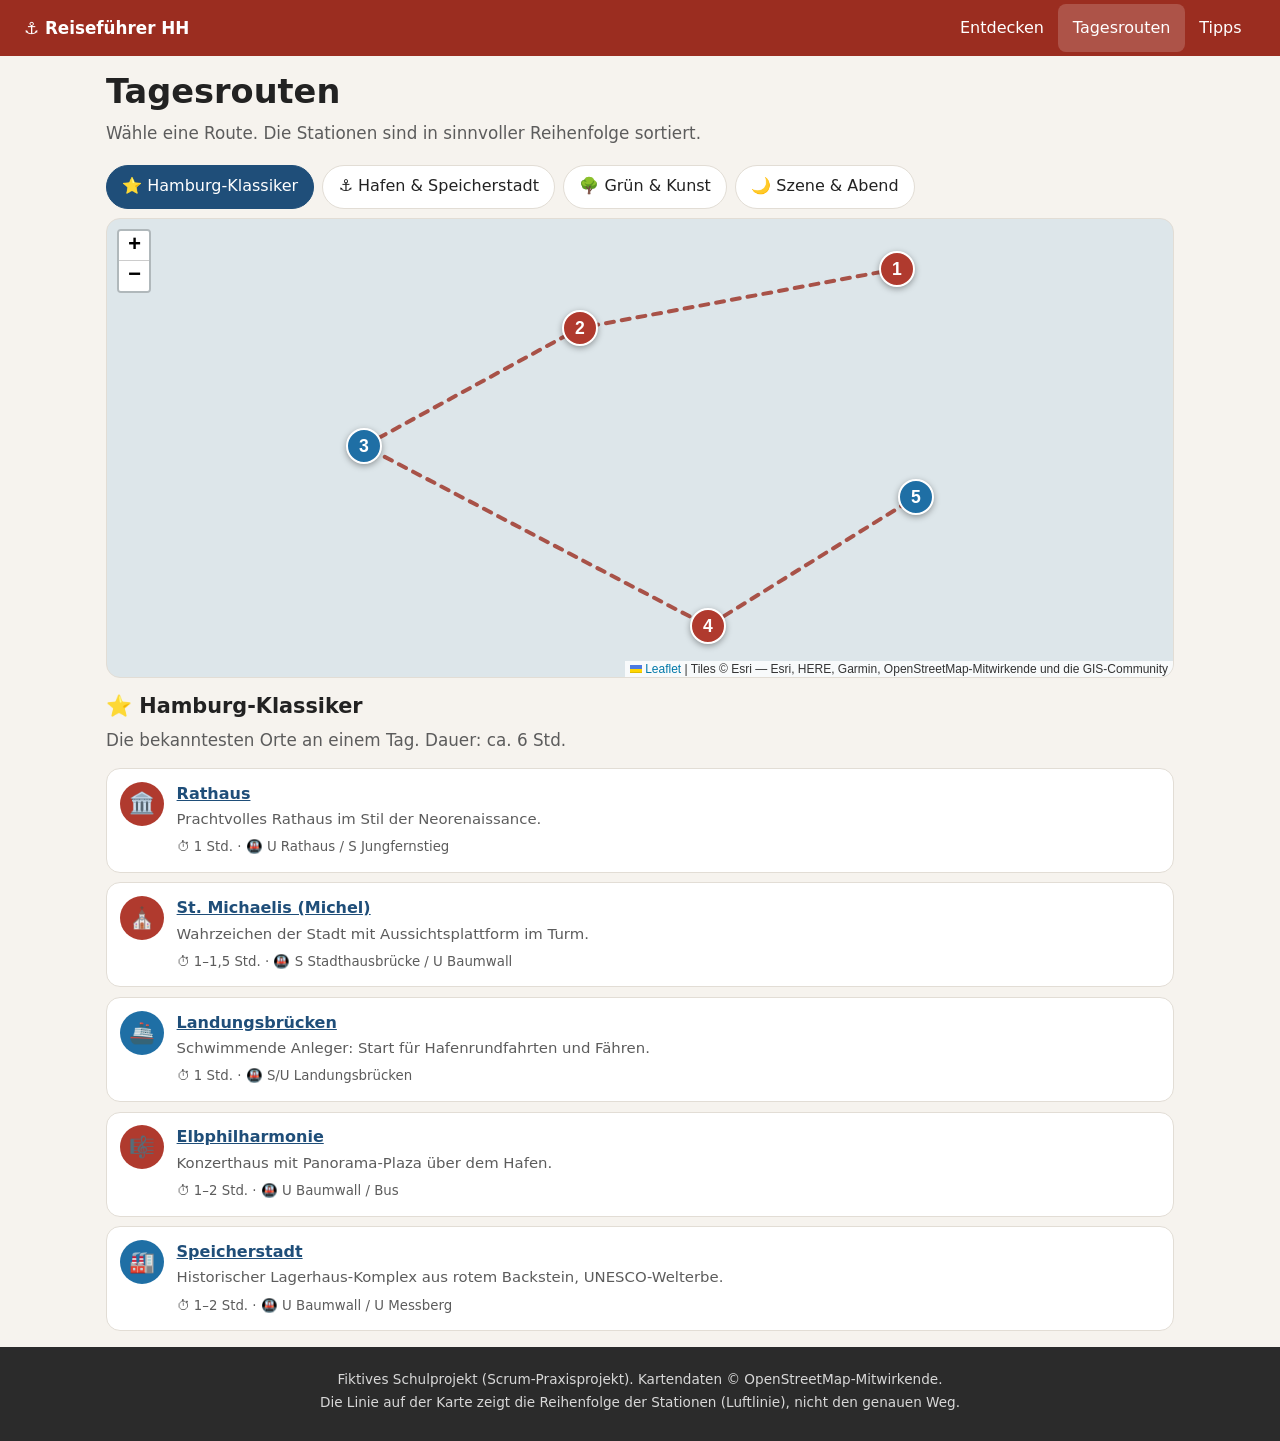
==== routen.html @ f11417ff "Erste Version: Reiseführer HH (Karte, Filter, Detailseiten, Tagesrouten)" ====
<!DOCTYPE html>
<html lang="de">
<head>
  <meta charset="utf-8">
  <meta name="viewport" content="width=device-width, initial-scale=1">
  <title>Tagesrouten – Reiseführer HH</title>
  <link rel="icon" href="data:image/svg+xml,%3Csvg xmlns='http://www.w3.org/2000/svg' viewBox='0 0 100 100'%3E%3Ctext y='.9em' font-size='90'%3E⚓%3C/text%3E%3C/svg%3E">
  <link rel="stylesheet" href="vendor/leaflet/leaflet.css">
  <link rel="stylesheet" href="css/style.css">
</head>
<body>
  <header class="site-header">
    <a class="brand" href="index.html">⚓ Reiseführer HH</a>
    <nav aria-label="Hauptnavigation">
      <a href="index.html">Entdecken</a>
      <a href="routen.html" aria-current="page">Tagesrouten</a>
      <a href="index.html#tipps">Tipps</a>
    </nav>
  </header>

  <main class="routes">
    <h1>Tagesrouten</h1>
    <p class="lead">Wähle eine Route. Die Stationen sind in sinnvoller Reihenfolge sortiert.</p>

    <div id="route-tabs" class="chips" role="group" aria-label="Route wählen"></div>

    <div id="route-map" class="map" role="region" aria-label="Karte der Route"></div>

    <section id="route-info" class="route-info" aria-live="polite"></section>
  </main>

  <footer class="site-footer">
    <p>Fiktives Schulprojekt (Scrum-Praxisprojekt). Kartendaten &copy; OpenStreetMap-Mitwirkende.</p>
    <p>Die Linie auf der Karte zeigt die Reihenfolge der Stationen (Luftlinie), nicht den genauen Weg.</p>
  </footer>

  <script src="vendor/leaflet/leaflet.js"></script>
  <script src="js/data.js"></script>
  <script src="js/common.js"></script>
  <script src="js/routes.js"></script>
</body>
</html>
---- vendor/leaflet/leaflet.css ----
/* required styles */

.leaflet-pane,
.leaflet-tile,
.leaflet-marker-icon,
.leaflet-marker-shadow,
.leaflet-tile-container,
.leaflet-pane > svg,
.leaflet-pane > canvas,
.leaflet-zoom-box,
.leaflet-image-layer,
.leaflet-layer {
	position: absolute;
	left: 0;
	top: 0;
	}
.leaflet-container {
	overflow: hidden;
	}
.leaflet-tile,
.leaflet-marker-icon,
.leaflet-marker-shadow {
	-webkit-user-select: none;
	   -moz-user-select: none;
	        user-select: none;
	  -webkit-user-drag: none;
	}
/* Prevents IE11 from highlighting tiles in blue */
.leaflet-tile::selection {
	background: transparent;
}
/* Safari renders non-retina tile on retina better with this, but Chrome is worse */
.leaflet-safari .leaflet-tile {
	image-rendering: -webkit-optimize-contrast;
	}
/* hack that prevents hw layers "stretching" when loading new tiles */
.leaflet-safari .leaflet-tile-container {
	width: 1600px;
	height: 1600px;
	-webkit-transform-origin: 0 0;
	}
.leaflet-marker-icon,
.leaflet-marker-shadow {
	display: block;
	}
/* .leaflet-container svg: reset svg max-width decleration shipped in Joomla! (joomla.org) 3.x */
/* .leaflet-container img: map is broken in FF if you have max-width: 100% on tiles */
.leaflet-container .leaflet-overlay-pane svg {
	max-width: none !important;
	max-height: none !important;
	}
.leaflet-container .leaflet-marker-pane img,
.leaflet-container .leaflet-shadow-pane img,
.leaflet-container .leaflet-tile-pane img,
.leaflet-container img.leaflet-image-layer,
.leaflet-container .leaflet-tile {
	max-width: none !important;
	max-height: none !important;
	width: auto;
	padding: 0;
	}

.leaflet-container img.leaflet-tile {
	/* See: https://bugs.chromium.org/p/chromium/issues/detail?id=600120 */
	mix-blend-mode: plus-lighter;
}

.leaflet-container.leaflet-touch-zoom {
	-ms-touch-action: pan-x pan-y;
	touch-action: pan-x pan-y;
	}
.leaflet-container.leaflet-touch-drag {
	-ms-touch-action: pinch-zoom;
	/* Fallback for FF which doesn't support pinch-zoom */
	touch-action: none;
	touch-action: pinch-zoom;
}
.leaflet-container.leaflet-touch-drag.leaflet-touch-zoom {
	-ms-touch-action: none;
	touch-action: none;
}
.leaflet-container {
	-webkit-tap-highlight-color: transparent;
}
.leaflet-container a {
	-webkit-tap-highlight-color: rgba(51, 181, 229, 0.4);
}
.leaflet-tile {
	filter: inherit;
	visibility: hidden;
	}
.leaflet-tile-loaded {
	visibility: inherit;
	}
.leaflet-zoom-box {
	width: 0;
	height: 0;
	-moz-box-sizing: border-box;
	     box-sizing: border-box;
	z-index: 800;
	}
/* workaround for https://bugzilla.mozilla.org/show_bug.cgi?id=888319 */
.leaflet-overlay-pane svg {
	-moz-user-select: none;
	}

.leaflet-pane         { z-index: 400; }

.leaflet-tile-pane    { z-index: 200; }
.leaflet-overlay-pane { z-index: 400; }
.leaflet-shadow-pane  { z-index: 500; }
.leaflet-marker-pane  { z-index: 600; }
.leaflet-tooltip-pane   { z-index: 650; }
.leaflet-popup-pane   { z-index: 700; }

.leaflet-map-pane canvas { z-index: 100; }
.leaflet-map-pane svg    { z-index: 200; }

.leaflet-vml-shape {
	width: 1px;
	height: 1px;
	}
.lvml {
	behavior: url(#default#VML);
	display: inline-block;
	position: absolute;
	}


/* control positioning */

.leaflet-control {
	position: relative;
	z-index: 800;
	pointer-events: visiblePainted; /* IE 9-10 doesn't have auto */
	pointer-events: auto;
	}
.leaflet-top,
.leaflet-bottom {
	position: absolute;
	z-index: 1000;
	pointer-events: none;
	}
.leaflet-top {
	top: 0;
	}
.leaflet-right {
	right: 0;
	}
.leaflet-bottom {
	bottom: 0;
	}
.leaflet-left {
	left: 0;
	}
.leaflet-control {
	float: left;
	clear: both;
	}
.leaflet-right .leaflet-control {
	float: right;
	}
.leaflet-top .leaflet-control {
	margin-top: 10px;
	}
.leaflet-bottom .leaflet-control {
	margin-bottom: 10px;
	}
.leaflet-left .leaflet-control {
	margin-left: 10px;
	}
.leaflet-right .leaflet-control {
	margin-right: 10px;
	}


/* zoom and fade animations */

.leaflet-fade-anim .leaflet-popup {
	opacity: 0;
	-webkit-transition: opacity 0.2s linear;
	   -moz-transition: opacity 0.2s linear;
	        transition: opacity 0.2s linear;
	}
.leaflet-fade-anim .leaflet-map-pane .leaflet-popup {
	opacity: 1;
	}
.leaflet-zoom-animated {
	-webkit-transform-origin: 0 0;
	    -ms-transform-origin: 0 0;
	        transform-origin: 0 0;
	}
svg.leaflet-zoom-animated {
	will-change: transform;
}

.leaflet-zoom-anim .leaflet-zoom-animated {
	-webkit-transition: -webkit-transform 0.25s cubic-bezier(0,0,0.25,1);
	   -moz-transition:    -moz-transform 0.25s cubic-bezier(0,0,0.25,1);
	        transition:         transform 0.25s cubic-bezier(0,0,0.25,1);
	}
.leaflet-zoom-anim .leaflet-tile,
.leaflet-pan-anim .leaflet-tile {
	-webkit-transition: none;
	   -moz-transition: none;
	        transition: none;
	}

.leaflet-zoom-anim .leaflet-zoom-hide {
	visibility: hidden;
	}


/* cursors */

.leaflet-interactive {
	cursor: pointer;
	}
.leaflet-grab {
	cursor: -webkit-grab;
	cursor:    -moz-grab;
	cursor:         grab;
	}
.leaflet-crosshair,
.leaflet-crosshair .leaflet-interactive {
	cursor: crosshair;
	}
.leaflet-popup-pane,
.leaflet-control {
	cursor: auto;
	}
.leaflet-dragging .leaflet-grab,
.leaflet-dragging .leaflet-grab .leaflet-interactive,
.leaflet-dragging .leaflet-marker-draggable {
	cursor: move;
	cursor: -webkit-grabbing;
	cursor:    -moz-grabbing;
	cursor:         grabbing;
	}

/* marker & overlays interactivity */
.leaflet-marker-icon,
.leaflet-marker-shadow,
.leaflet-image-layer,
.leaflet-pane > svg path,
.leaflet-tile-container {
	pointer-events: none;
	}

.leaflet-marker-icon.leaflet-interactive,
.leaflet-image-layer.leaflet-interactive,
.leaflet-pane > svg path.leaflet-interactive,
svg.leaflet-image-layer.leaflet-interactive path {
	pointer-events: visiblePainted; /* IE 9-10 doesn't have auto */
	pointer-events: auto;
	}

/* visual tweaks */

.leaflet-container {
	background: #ddd;
	outline-offset: 1px;
	}
.leaflet-container a {
	color: #0078A8;
	}
.leaflet-zoom-box {
	border: 2px dotted #38f;
	background: rgba(255,255,255,0.5);
	}


/* general typography */
.leaflet-container {
	font-family: "Helvetica Neue", Arial, Helvetica, sans-serif;
	font-size: 12px;
	font-size: 0.75rem;
	line-height: 1.5;
	}


/* general toolbar styles */

.leaflet-bar {
	box-shadow: 0 1px 5px rgba(0,0,0,0.65);
	border-radius: 4px;
	}
.leaflet-bar a {
	background-color: #fff;
	border-bottom: 1px solid #ccc;
	width: 26px;
	height: 26px;
	line-height: 26px;
	display: block;
	text-align: center;
	text-decoration: none;
	color: black;
	}
.leaflet-bar a,
.leaflet-control-layers-toggle {
	background-position: 50% 50%;
	background-repeat: no-repeat;
	display: block;
	}
.leaflet-bar a:hover,
.leaflet-bar a:focus {
	background-color: #f4f4f4;
	}
.leaflet-bar a:first-child {
	border-top-left-radius: 4px;
	border-top-right-radius: 4px;
	}
.leaflet-bar a:last-child {
	border-bottom-left-radius: 4px;
	border-bottom-right-radius: 4px;
	border-bottom: none;
	}
.leaflet-bar a.leaflet-disabled {
	cursor: default;
	background-color: #f4f4f4;
	color: #bbb;
	}

.leaflet-touch .leaflet-bar a {
	width: 30px;
	height: 30px;
	line-height: 30px;
	}
.leaflet-touch .leaflet-bar a:first-child {
	border-top-left-radius: 2px;
	border-top-right-radius: 2px;
	}
.leaflet-touch .leaflet-bar a:last-child {
	border-bottom-left-radius: 2px;
	border-bottom-right-radius: 2px;
	}

/* zoom control */

.leaflet-control-zoom-in,
.leaflet-control-zoom-out {
	font: bold 18px 'Lucida Console', Monaco, monospace;
	text-indent: 1px;
	}

.leaflet-touch .leaflet-control-zoom-in, .leaflet-touch .leaflet-control-zoom-out  {
	font-size: 22px;
	}


/* layers control */

.leaflet-control-layers {
	box-shadow: 0 1px 5px rgba(0,0,0,0.4);
	background: #fff;
	border-radius: 5px;
	}
.leaflet-control-layers-toggle {
	background-image: url(images/layers.png);
	width: 36px;
	height: 36px;
	}
.leaflet-retina .leaflet-control-layers-toggle {
	background-image: url(images/layers-2x.png);
	background-size: 26px 26px;
	}
.leaflet-touch .leaflet-control-layers-toggle {
	width: 44px;
	height: 44px;
	}
.leaflet-control-layers .leaflet-control-layers-list,
.leaflet-control-layers-expanded .leaflet-control-layers-toggle {
	display: none;
	}
.leaflet-control-layers-expanded .leaflet-control-layers-list {
	display: block;
	position: relative;
	}
.leaflet-control-layers-expanded {
	padding: 6px 10px 6px 6px;
	color: #333;
	background: #fff;
	}
.leaflet-control-layers-scrollbar {
	overflow-y: scroll;
	overflow-x: hidden;
	padding-right: 5px;
	}
.leaflet-control-layers-selector {
	margin-top: 2px;
	position: relative;
	top: 1px;
	}
.leaflet-control-layers label {
	display: block;
	font-size: 13px;
	font-size: 1.08333em;
	}
.leaflet-control-layers-separator {
	height: 0;
	border-top: 1px solid #ddd;
	margin: 5px -10px 5px -6px;
	}

/* Default icon URLs */
.leaflet-default-icon-path { /* used only in path-guessing heuristic, see L.Icon.Default */
	background-image: url(images/marker-icon.png);
	}


/* attribution and scale controls */

.leaflet-container .leaflet-control-attribution {
	background: #fff;
	background: rgba(255, 255, 255, 0.8);
	margin: 0;
	}
.leaflet-control-attribution,
.leaflet-control-scale-line {
	padding: 0 5px;
	color: #333;
	line-height: 1.4;
	}
.leaflet-control-attribution a {
	text-decoration: none;
	}
.leaflet-control-attribution a:hover,
.leaflet-control-attribution a:focus {
	text-decoration: underline;
	}
.leaflet-attribution-flag {
	display: inline !important;
	vertical-align: baseline !important;
	width: 1em;
	height: 0.6669em;
	}
.leaflet-left .leaflet-control-scale {
	margin-left: 5px;
	}
.leaflet-bottom .leaflet-control-scale {
	margin-bottom: 5px;
	}
.leaflet-control-scale-line {
	border: 2px solid #777;
	border-top: none;
	line-height: 1.1;
	padding: 2px 5px 1px;
	white-space: nowrap;
	-moz-box-sizing: border-box;
	     box-sizing: border-box;
	background: rgba(255, 255, 255, 0.8);
	text-shadow: 1px 1px #fff;
	}
.leaflet-control-scale-line:not(:first-child) {
	border-top: 2px solid #777;
	border-bottom: none;
	margin-top: -2px;
	}
.leaflet-control-scale-line:not(:first-child):not(:last-child) {
	border-bottom: 2px solid #777;
	}

.leaflet-touch .leaflet-control-attribution,
.leaflet-touch .leaflet-control-layers,
.leaflet-touch .leaflet-bar {
	box-shadow: none;
	}
.leaflet-touch .leaflet-control-layers,
.leaflet-touch .leaflet-bar {
	border: 2px solid rgba(0,0,0,0.2);
	background-clip: padding-box;
	}


/* popup */

.leaflet-popup {
	position: absolute;
	text-align: center;
	margin-bottom: 20px;
	}
.leaflet-popup-content-wrapper {
	padding: 1px;
	text-align: left;
	border-radius: 12px;
	}
.leaflet-popup-content {
	margin: 13px 24px 13px 20px;
	line-height: 1.3;
	font-size: 13px;
	font-size: 1.08333em;
	min-height: 1px;
	}
.leaflet-popup-content p {
	margin: 17px 0;
	margin: 1.3em 0;
	}
.leaflet-popup-tip-container {
	width: 40px;
	height: 20px;
	position: absolute;
	left: 50%;
	margin-top: -1px;
	margin-left: -20px;
	overflow: hidden;
	pointer-events: none;
	}
.leaflet-popup-tip {
	width: 17px;
	height: 17px;
	padding: 1px;

	margin: -10px auto 0;
	pointer-events: auto;

	-webkit-transform: rotate(45deg);
	   -moz-transform: rotate(45deg);
	    -ms-transform: rotate(45deg);
	        transform: rotate(45deg);
	}
.leaflet-popup-content-wrapper,
.leaflet-popup-tip {
	background: white;
	color: #333;
	box-shadow: 0 3px 14px rgba(0,0,0,0.4);
	}
.leaflet-container a.leaflet-popup-close-button {
	position: absolute;
	top: 0;
	right: 0;
	border: none;
	text-align: center;
	width: 24px;
	height: 24px;
	font: 16px/24px Tahoma, Verdana, sans-serif;
	color: #757575;
	text-decoration: none;
	background: transparent;
	}
.leaflet-container a.leaflet-popup-close-button:hover,
.leaflet-container a.leaflet-popup-close-button:focus {
	color: #585858;
	}
.leaflet-popup-scrolled {
	overflow: auto;
	}

.leaflet-oldie .leaflet-popup-content-wrapper {
	-ms-zoom: 1;
	}
.leaflet-oldie .leaflet-popup-tip {
	width: 24px;
	margin: 0 auto;

	-ms-filter: "progid:DXImageTransform.Microsoft.Matrix(M11=0.70710678, M12=0.70710678, M21=-0.70710678, M22=0.70710678)";
	filter: progid:DXImageTransform.Microsoft.Matrix(M11=0.70710678, M12=0.70710678, M21=-0.70710678, M22=0.70710678);
	}

.leaflet-oldie .leaflet-control-zoom,
.leaflet-oldie .leaflet-control-layers,
.leaflet-oldie .leaflet-popup-content-wrapper,
.leaflet-oldie .leaflet-popup-tip {
	border: 1px solid #999;
	}


/* div icon */

.leaflet-div-icon {
	background: #fff;
	border: 1px solid #666;
	}


/* Tooltip */
/* Base styles for the element that has a tooltip */
.leaflet-tooltip {
	position: absolute;
	padding: 6px;
	background-color: #fff;
	border: 1px solid #fff;
	border-radius: 3px;
	color: #222;
	white-space: nowrap;
	-webkit-user-select: none;
	-moz-user-select: none;
	-ms-user-select: none;
	user-select: none;
	pointer-events: none;
	box-shadow: 0 1px 3px rgba(0,0,0,0.4);
	}
.leaflet-tooltip.leaflet-interactive {
	cursor: pointer;
	pointer-events: auto;
	}
.leaflet-tooltip-top:before,
.leaflet-tooltip-bottom:before,
.leaflet-tooltip-left:before,
.leaflet-tooltip-right:before {
	position: absolute;
	pointer-events: none;
	border: 6px solid transparent;
	background: transparent;
	content: "";
	}

/* Directions */

.leaflet-tooltip-bottom {
	margin-top: 6px;
}
.leaflet-tooltip-top {
	margin-top: -6px;
}
.leaflet-tooltip-bottom:before,
.leaflet-tooltip-top:before {
	left: 50%;
	margin-left: -6px;
	}
.leaflet-tooltip-top:before {
	bottom: 0;
	margin-bottom: -12px;
	border-top-color: #fff;
	}
.leaflet-tooltip-bottom:before {
	top: 0;
	margin-top: -12px;
	margin-left: -6px;
	border-bottom-color: #fff;
	}
.leaflet-tooltip-left {
	margin-left: -6px;
}
.leaflet-tooltip-right {
	margin-left: 6px;
}
.leaflet-tooltip-left:before,
.leaflet-tooltip-right:before {
	top: 50%;
	margin-top: -6px;
	}
.leaflet-tooltip-left:before {
	right: 0;
	margin-right: -12px;
	border-left-color: #fff;
	}
.leaflet-tooltip-right:before {
	left: 0;
	margin-left: -12px;
	border-right-color: #fff;
	}

/* Printing */

@media print {
	/* Prevent printers from removing background-images of controls. */
	.leaflet-control {
		-webkit-print-color-adjust: exact;
		print-color-adjust: exact;
		}
	}
---- css/style.css ----
/* Reiseführer HH – Mobile first.
   Basis-Styles gelten für Smartphones, größere Bildschirme erweitern per min-width. */

:root {
    --brick: #9b2d20;
    --brick-dark: #7a2218;
    --water: #1f4e79;
    --bg: #f6f3ee;
    --card: #ffffff;
    --text: #222;
    --muted: #5c5c5c;
    --line: #e2ddd5;
    --radius: 14px;
    --header-h: 56px;
}

*,
*::before,
*::after {
    box-sizing: border-box;
}

html {
    scroll-behavior: smooth;
    scroll-padding-top: calc(var(--header-h) + 8px);
}

body {
    margin: 0;
    font-family: system-ui, -apple-system, "Segoe UI", Roboto, sans-serif;
    line-height: 1.55;
    color: var(--text);
    background: var(--bg);
}

img,
svg {
    max-width: 100%;
}

a {
    color: var(--water);
}

h1,
h2,
h3 {
    line-height: 1.2;
    margin: 0 0 .5rem;
}

h1 {
    font-size: 1.7rem;
}

h2 {
    font-size: 1.3rem;
}

h3 {
    font-size: 1.05rem;
}

p {
    margin: 0 0 .9rem;
}

:focus-visible {
    outline: 3px solid #f0a500;
    outline-offset: 2px;
}

.visually-hidden {
    position: absolute;
    width: 1px;
    height: 1px;
    overflow: hidden;
    clip: rect(0 0 0 0);
    white-space: nowrap;
}

/* ---------- Header ---------- */
.site-header {
    position: sticky;
    top: 0;
    z-index: 1000;
    display: flex;
    flex-wrap: wrap;
    align-items: center;
    justify-content: space-between;
    gap: 0 .5rem;
    min-height: var(--header-h);
    padding: 0 .6rem;
    background: var(--brick);
    color: #fff;
}

.brand {
    color: #fff;
    font-weight: 700;
    text-decoration: none;
    font-size: .95rem;
    white-space: nowrap;
    padding-left: .3rem;
}

.site-header nav {
    display: flex;
    gap: 0;
}

.site-header nav a {
    color: #fff;
    text-decoration: none;
    font-size: .85rem;
    padding: .7rem .5rem;
    border-radius: 8px;
    min-height: 44px;
    display: inline-flex;
    align-items: center;
}

.site-header nav a:hover,
.site-header nav a[aria-current="page"] {
    background: rgba(255, 255, 255, .18);
}

/* ---------- Hero ---------- */
.hero {
    padding: 2.2rem 1rem 2.4rem;
    text-align: center;
    color: #fff;
    background: linear-gradient(160deg, var(--water), #123350 70%);
}

.hero h1 {
    font-size: 2rem;
}

.hero p {
    max-width: 34rem;
    margin: 0 auto 1.2rem;
    opacity: .95;
}

/* ---------- Buttons / Chips ---------- */
.btn {
    display: inline-flex;
    align-items: center;
    justify-content: center;
    min-height: 44px;
    padding: .6rem 1.2rem;
    background: var(--brick);
    color: #fff;
    border: 2px solid var(--brick);
    border-radius: 999px;
    font: inherit;
    font-weight: 600;
    text-decoration: none;
    cursor: pointer;
}

.btn:hover {
    background: var(--brick-dark);
    border-color: var(--brick-dark);
}

.hero .btn {
    background: #fff;
    color: var(--brick);
    border-color: #fff;
}

.hero .btn:hover {
    background: #f1e7e4;
}

.btn-outline {
    background: transparent;
    color: var(--brick);
}

.btn-outline:hover {
    background: var(--brick);
    color: #fff;
}

.btn-link {
    background: none;
    border: 0;
    padding: .5rem 0;
    min-height: 44px;
    font: inherit;
    font-weight: 600;
    color: var(--water);
    cursor: pointer;
    text-align: left;
}

.btn-link:hover {
    text-decoration: underline;
}

.chips {
    display: flex;
    gap: .5rem;
    overflow-x: auto;
    padding: .25rem 0 .6rem;
    -webkit-overflow-scrolling: touch;
    scrollbar-width: thin;
}

.chip {
    flex: 0 0 auto;
    min-height: 44px;
    padding: .45rem .95rem;
    background: var(--card);
    border: 1.5px solid var(--line);
    border-radius: 999px;
    font: inherit;
    cursor: pointer;
    color: var(--text);
}

.chip[aria-pressed="true"] {
    background: var(--water);
    border-color: var(--water);
    color: #fff;
}

.search input {
    width: 100%;
    min-height: 46px;
    padding: .6rem .9rem;
    font: inherit;
    border: 1.5px solid var(--line);
    border-radius: 12px;
    background: #fff;
}

.tag {
    display: inline-block;
    font-size: .8rem;
    font-weight: 600;
    padding: .15rem .6rem;
    border-radius: 999px;
    color: #fff;
    background: var(--c, var(--water));
    margin-bottom: .4rem;
}

/* ---------- Karte ---------- */
.map {
    width: 100%;
    height: 55vh;
    min-height: 320px;
    border-radius: var(--radius);
    overflow: hidden;
    border: 1px solid var(--line);
    background: #dde6ea;
    z-index: 0;
}

.map-small {
    height: 260px;
    min-height: 0;
    margin: 1.2rem 0 .8rem;
}

.pin span {
    display: flex;
    align-items: center;
    justify-content: center;
    width: 36px;
    height: 36px;
    border-radius: 50%;
    color: #fff;
    font-size: 1.1rem;
    font-weight: 700;
    border: 2px solid #fff;
    box-shadow: 0 2px 6px rgba(0, 0, 0, .35);
}

/* ---------- Startseite: Explorer ---------- */
.explorer {
    padding: 1rem;
    display: grid;
    gap: .9rem;
}

.explorer-controls {
    display: grid;
    gap: .5rem;
}

.count {
    margin: 0;
    color: var(--muted);
    font-size: .9rem;
}

.cards {
    display: grid;
    gap: .8rem;
}

.card {
    display: flex;
    gap: .8rem;
    padding: .7rem;
    background: var(--card);
    border: 1px solid var(--line);
    border-radius: var(--radius);
}

.card-thumb {
    flex: 0 0 76px;
    height: 76px;
    border-radius: 12px;
    text-decoration: none;
    display: flex;
    align-items: center;
    justify-content: center;
    font-size: 2.2rem;
    background: linear-gradient(135deg, var(--c), #1c1c1c33), var(--c);
}

.card-body {
    min-width: 0;
}

.card-body h3 a {
    color: var(--text);
    text-decoration: none;
}

.card-body h3 a:hover {
    text-decoration: underline;
}

.card-body p {
    font-size: .93rem;
    color: var(--muted);
    margin-bottom: .2rem;
}

.empty {
    padding: 1rem;
    background: var(--card);
    border-radius: var(--radius);
}

/* ---------- Sektionen ---------- */
.section {
    padding: 1.4rem 1rem;
}

.tips {
    display: grid;
    gap: .7rem;
}

.tip {
    display: flex;
    gap: .8rem;
    padding: .9rem;
    background: var(--card);
    border-left: 5px solid #f0a500;
    border-radius: 10px;
}

.tip-icon {
    font-size: 1.8rem;
}

.tip p {
    margin: 0;
    color: var(--muted);
}

.tip h3 a {
    color: var(--text);
}

.cta {
    text-align: center;
    background: #efe7dc;
}

/* ---------- Detailseite ---------- */
.detail,
.routes {
    padding: 1rem;
    max-width: 52rem;
    margin: 0 auto;
}

.back {
    display: inline-flex;
    align-items: center;
    min-height: 44px;
    margin-bottom: .4rem;
}

.detail-hero {
    height: 150px;
    border-radius: var(--radius);
    margin-bottom: .8rem;
    display: flex;
    align-items: center;
    justify-content: center;
    font-size: 4.2rem;
    background: linear-gradient(135deg, var(--c), #00000055), var(--c);
}

.lead {
    font-size: 1.05rem;
    color: var(--muted);
}

.facts {
    display: grid;
    grid-template-columns: 1fr 1fr;
    gap: .6rem;
    margin: 1rem 0;
}

.facts div {
    background: var(--card);
    border: 1px solid var(--line);
    border-radius: 10px;
    padding: .6rem .8rem;
}

.facts dt {
    font-size: .78rem;
    color: var(--muted);
    text-transform: uppercase;
    letter-spacing: .04em;
}

.facts dd {
    margin: 0;
    font-weight: 600;
}

.tip-box {
    background: #fff6dd;
    border-left: 5px solid #f0a500;
    border-radius: 10px;
    padding: .8rem 1rem;
    margin: 1rem 0;
}

.tip-box p {
    margin: .2rem 0 0;
}

.plain-list {
    padding-left: 1.1rem;
}

.plain-list li {
    margin-bottom: .45rem;
}

.not-found {
    text-align: center;
    padding: 2rem 0;
}

/* ---------- Routen ---------- */
.route-info {
    margin-top: 1rem;
}

.stops {
    list-style: none;
    padding: 0;
    margin: 0;
    display: grid;
    gap: .6rem;
}

.stops li {
    display: flex;
    gap: .8rem;
    padding: .8rem;
    background: var(--card);
    border: 1px solid var(--line);
    border-radius: var(--radius);
}

.stops p {
    margin: .1rem 0 .2rem;
    color: var(--muted);
    font-size: .93rem;
}

.stops small {
    color: var(--muted);
}

.stop-no {
    flex: 0 0 44px;
    height: 44px;
    border-radius: 50%;
    background: var(--c);
    display: flex;
    align-items: center;
    justify-content: center;
    font-size: 1.3rem;
}

/* ---------- Footer ---------- */
.site-footer {
    padding: 1.2rem 1rem 1.6rem;
    text-align: center;
    font-size: .85rem;
    color: #d8d8d8;
    background: #2b2b2b;
}

.site-footer p {
    margin: .15rem 0;
}

/* ---------- Tablet ---------- */
@media (min-width: 600px) {

    /* Kategorien umbrechen statt seitlich scrollen */
    .chips {
        flex-wrap: wrap;
        overflow-x: visible;
    }

    h1 {
        font-size: 2.1rem;
    }

    .hero {
        padding: 3.2rem 1.5rem 3.4rem;
    }

    .hero h1 {
        font-size: 2.6rem;
    }

    .site-header {
        padding: 0 1.5rem;
    }

    .brand {
        font-size: 1.05rem;
        padding-left: 0;
    }

    .site-header nav a {
        font-size: 1rem;
        padding: .7rem .9rem;
    }

    .cards {
        grid-template-columns: 1fr 1fr;
    }

    .tips {
        grid-template-columns: 1fr 1fr;
    }

    .map {
        height: 60vh;
    }

    .map-small {
        height: 320px;
    }
}

/* ---------- Desktop ---------- */
@media (min-width: 960px) {
    .explorer {
        max-width: 1240px;
        margin: 0 auto;
        padding: 1.5rem;
        grid-template-columns: minmax(360px, 5fr) 7fr;
        grid-template-areas: "controls map""list map";
        align-items: start;
        column-gap: 1.5rem;
    }

    .explorer-controls {
        grid-area: controls;
    }

    .map#map {
        grid-area: map;
        position: sticky;
        top: calc(var(--header-h) + 1rem);
        height: calc(100vh - var(--header-h) - 2rem);
    }

    .cards {
        grid-area: list;
        grid-template-columns: 1fr;
    }

    .section {
        max-width: 1240px;
        margin: 0 auto;
        padding: 2rem 1.5rem;
    }

    .cta {
        max-width: none;
    }

    .tips {
        grid-template-columns: repeat(3, 1fr);
    }

    .routes {
        max-width: 1100px;
    }

    .routes .map {
        height: 460px;
    }
}

@media (prefers-reduced-motion: reduce) {
    html {
        scroll-behavior: auto;
    }
}
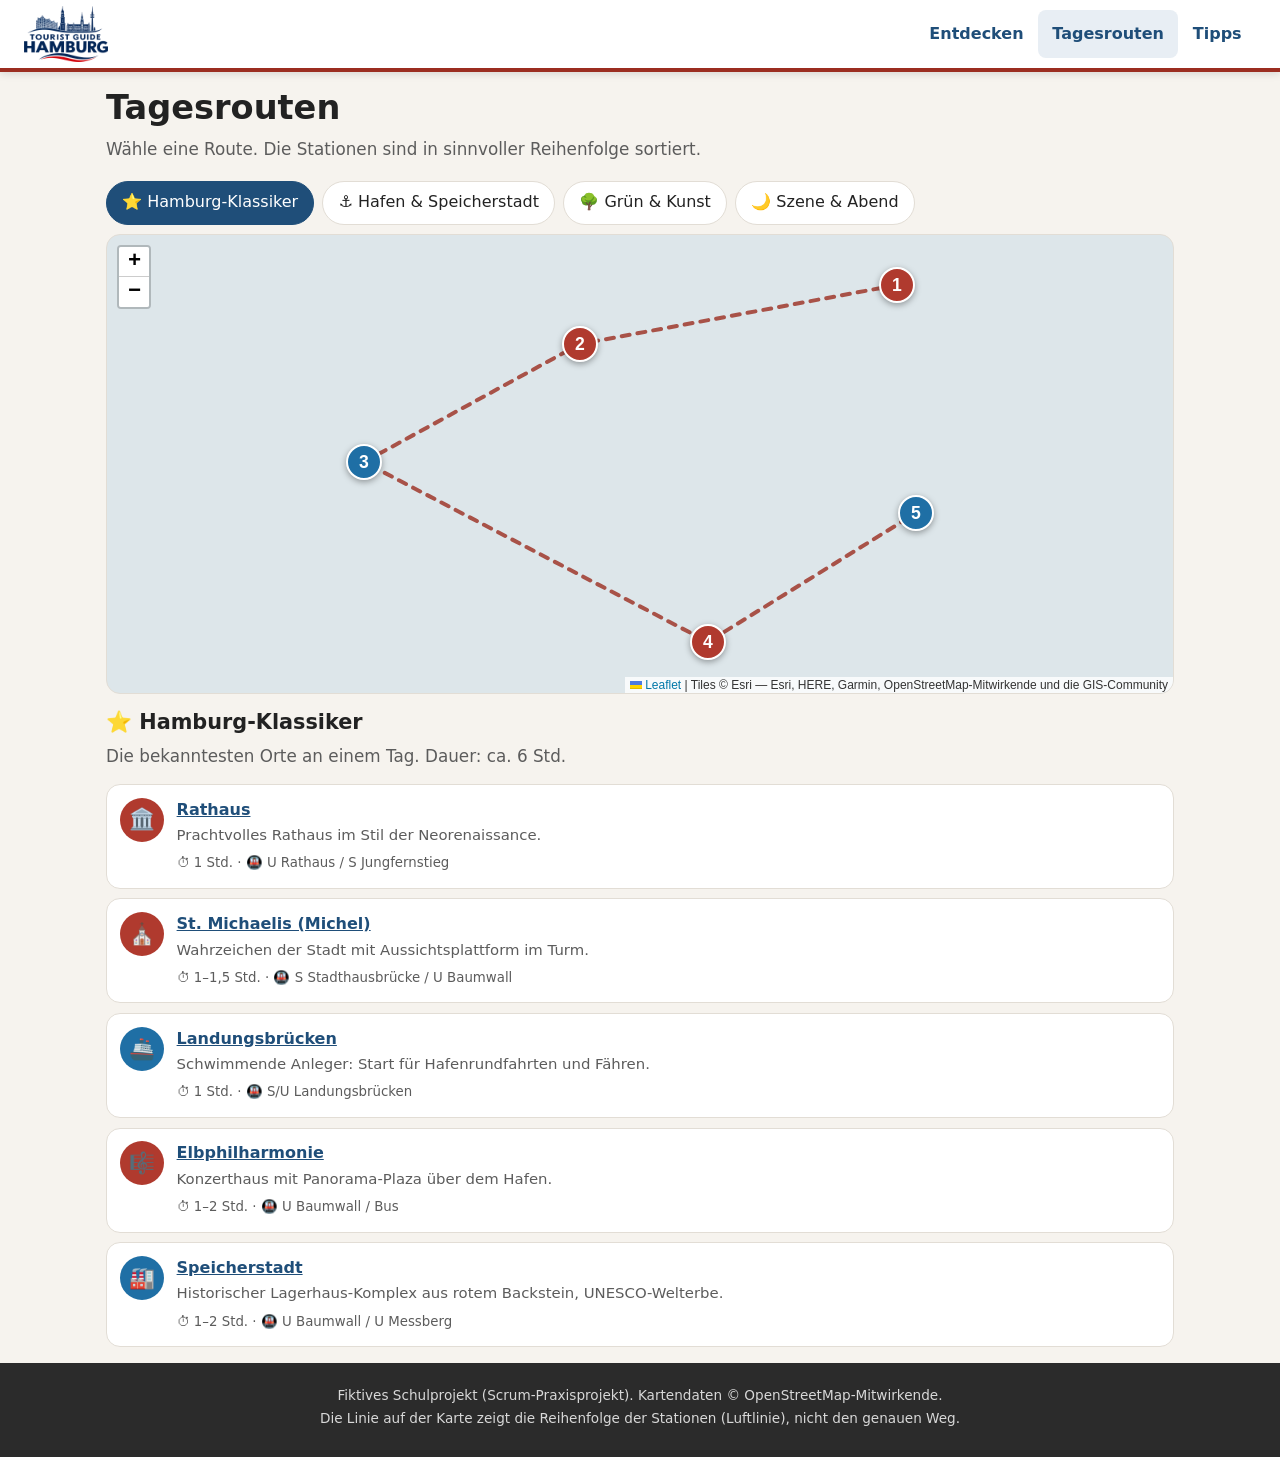
==== commit 1193fb5e: "Logo und Titelbild eingebunden" ====
--- a/routen.html
+++ b/routen.html
@@ -4,13 +4,13 @@
   <meta charset="utf-8">
   <meta name="viewport" content="width=device-width, initial-scale=1">
   <title>Tagesrouten – Reiseführer HH</title>
-  <link rel="icon" href="data:image/svg+xml,%3Csvg xmlns='http://www.w3.org/2000/svg' viewBox='0 0 100 100'%3E%3Ctext y='.9em' font-size='90'%3E⚓%3C/text%3E%3C/svg%3E">
+  <link rel="icon" type="image/png" href="img/favicon.png">
   <link rel="stylesheet" href="vendor/leaflet/leaflet.css">
   <link rel="stylesheet" href="css/style.css">
 </head>
 <body>
   <header class="site-header">
-    <a class="brand" href="index.html">⚓ Reiseführer HH</a>
+    <a class="brand" href="index.html"><img src="img/logo.png" width="84" height="56" alt="Tourist Guide Hamburg – zur Startseite"></a>
     <nav aria-label="Hauptnavigation">
       <a href="index.html">Entdecken</a>
       <a href="routen.html" aria-current="page">Tagesrouten</a>
--- a/css/style.css
+++ b/css/style.css
@@ -11,7 +11,7 @@
     --muted: #5c5c5c;
     --line: #e2ddd5;
     --radius: 14px;
-    --header-h: 56px;
+    --header-h: 64px;
 }
 
 *,
@@ -91,17 +91,22 @@
     gap: 0 .5rem;
     min-height: var(--header-h);
     padding: 0 .6rem;
-    background: var(--brick);
-    color: #fff;
+    background: #fff;
+    color: var(--text);
+    border-bottom: 4px solid var(--brick);
+    box-shadow: 0 2px 8px rgba(0, 0, 0, .12);
 }
 
 .brand {
-    color: #fff;
-    font-weight: 700;
-    text-decoration: none;
-    font-size: .95rem;
-    white-space: nowrap;
-    padding-left: .3rem;
+    display: inline-flex;
+    align-items: center;
+    padding: .2rem .3rem;
+}
+
+.brand img {
+    display: block;
+    height: 48px;
+    width: auto;
 }
 
 .site-header nav {
@@ -110,9 +115,10 @@
 }
 
 .site-header nav a {
-    color: #fff;
+    color: var(--water);
     text-decoration: none;
     font-size: .85rem;
+    font-weight: 600;
     padding: .7rem .5rem;
     border-radius: 8px;
     min-height: 44px;
@@ -122,15 +128,25 @@
 
 .site-header nav a:hover,
 .site-header nav a[aria-current="page"] {
-    background: rgba(255, 255, 255, .18);
+    background: #e8eef4;
 }
 
 /* ---------- Hero ---------- */
 .hero {
-    padding: 2.2rem 1rem 2.4rem;
+    padding: 3rem 1rem 3.2rem;
     text-align: center;
     color: #fff;
-    background: linear-gradient(160deg, var(--water), #123350 70%);
+    background-color: #123350;
+    background-image:
+        linear-gradient(180deg, rgba(10, 25, 45, .55), rgba(10, 25, 45, .72)),
+        url("../img/hero-hamburg-small.jpg");
+    background-size: cover;
+    background-position: center;
+}
+
+.hero h1,
+.hero p {
+    text-shadow: 0 1px 6px rgba(0, 0, 0, .55);
 }
 
 .hero h1 {
@@ -527,6 +543,21 @@
 
 /* ---------- Tablet ---------- */
 @media (min-width: 600px) {
+    .hero {
+        padding: 4.5rem 1.5rem 4.8rem;
+        background-image:
+            linear-gradient(180deg, rgba(10, 25, 45, .45), rgba(10, 25, 45, .7)),
+            url("../img/hero-hamburg.jpg");
+    }
+
+    :root {
+        --header-h: 72px;
+    }
+
+    .brand img {
+        height: 56px;
+    }
+
 
     /* Kategorien umbrechen statt seitlich scrollen */
     .chips {
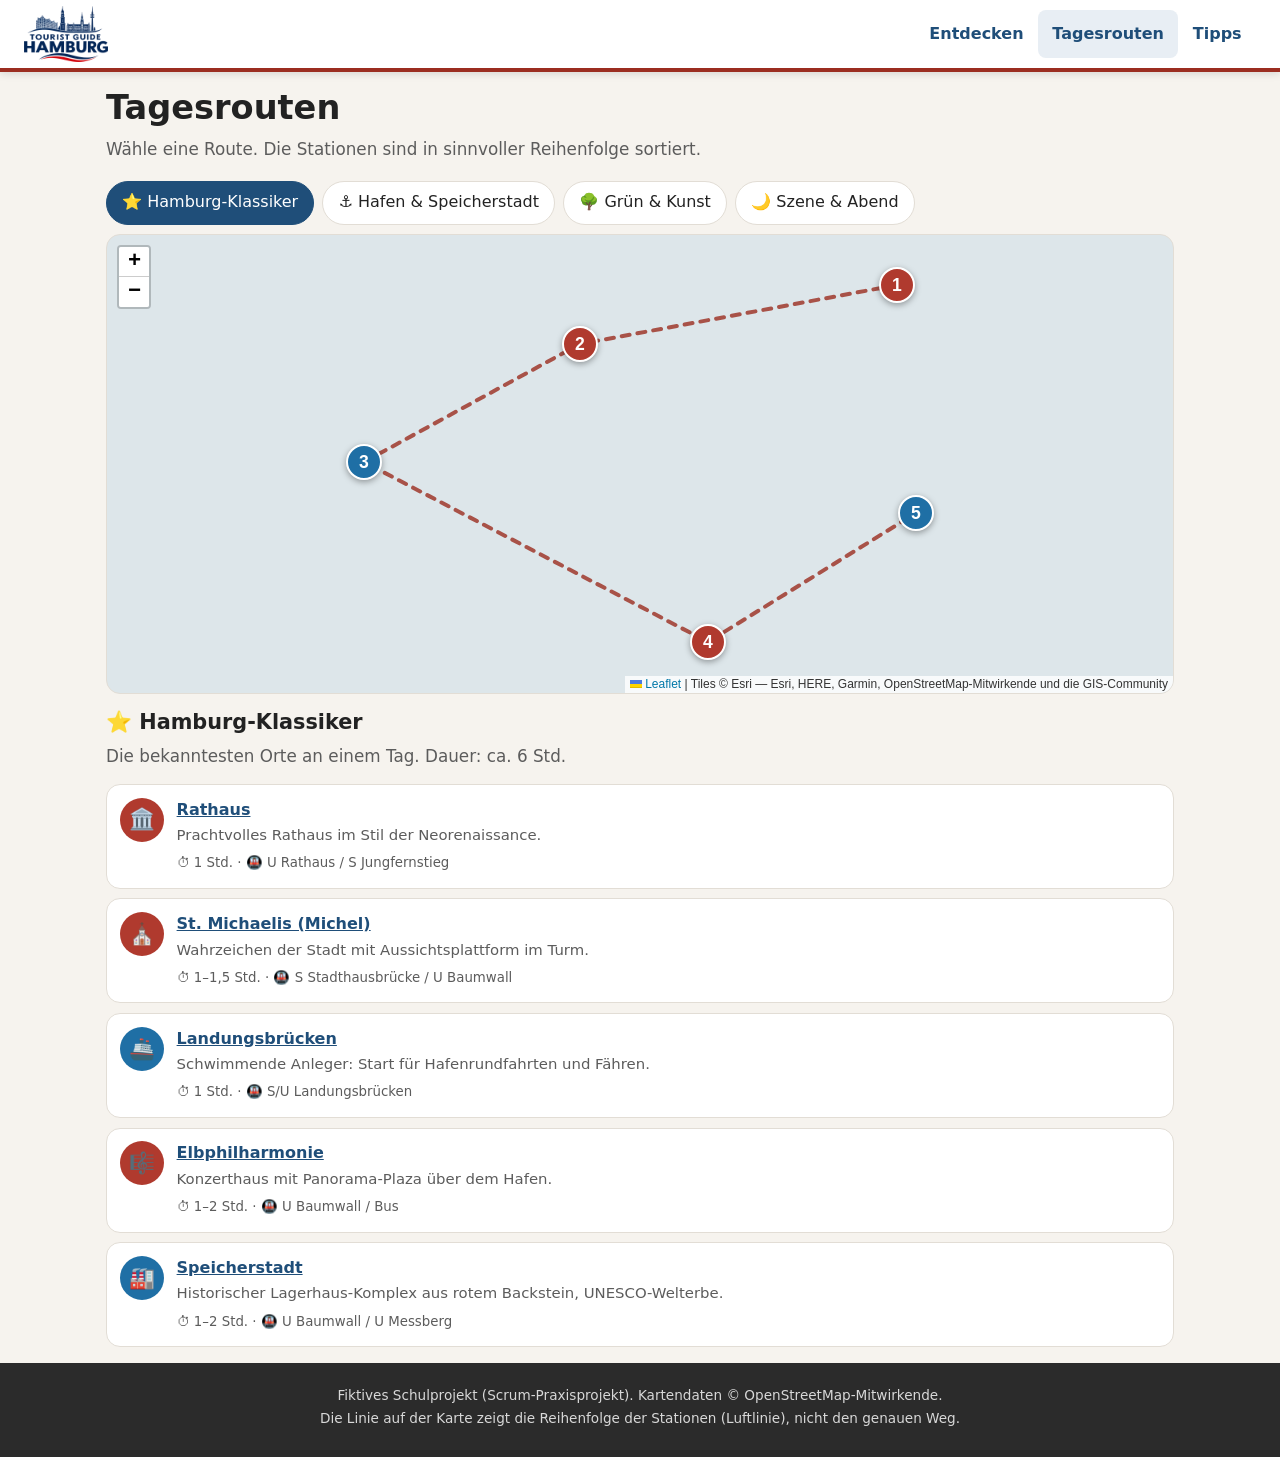
==== commit 76e6d6e1: "Cache-Busting für CSS und JS" ====
--- a/routen.html
+++ b/routen.html
@@ -6,7 +6,7 @@
   <title>Tagesrouten – Reiseführer HH</title>
   <link rel="icon" type="image/png" href="img/favicon.png">
   <link rel="stylesheet" href="vendor/leaflet/leaflet.css">
-  <link rel="stylesheet" href="css/style.css">
+  <link rel="stylesheet" href="css/style.css?v=3">
 </head>
 <body>
   <header class="site-header">
@@ -35,8 +35,8 @@
   </footer>
 
   <script src="vendor/leaflet/leaflet.js"></script>
-  <script src="js/data.js"></script>
-  <script src="js/common.js"></script>
-  <script src="js/routes.js"></script>
+  <script src="js/data.js?v=3"></script>
+  <script src="js/common.js?v=3"></script>
+  <script src="js/routes.js?v=3"></script>
 </body>
 </html>
--- a/css/style.css
+++ b/css/style.css
@@ -275,6 +275,8 @@
     border: 1px solid var(--line);
     background: #dde6ea;
     z-index: 0;
+    isolation: isolate;
+    contain: paint;
 }
 
 .map-small {
